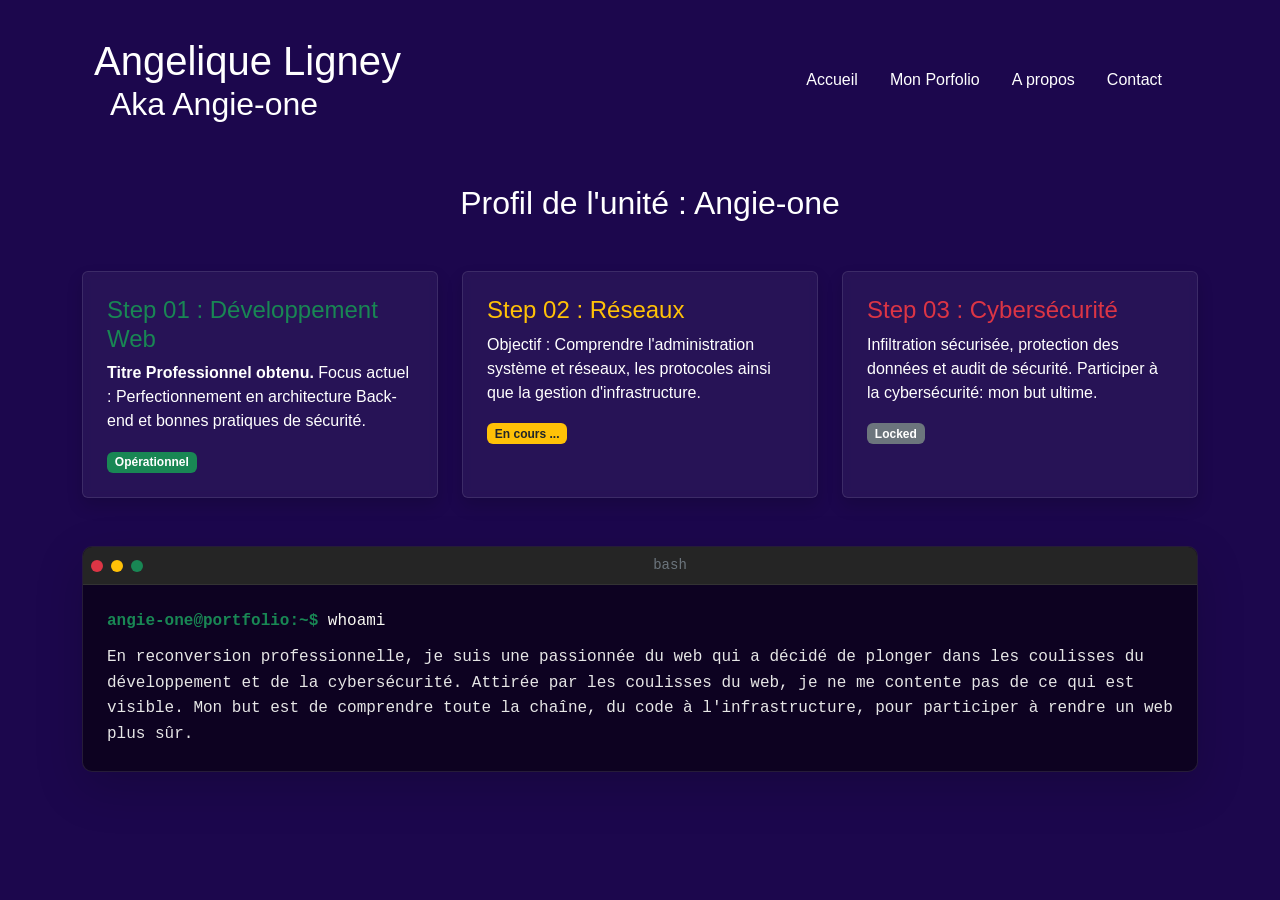
==== apropos.html @ 732555d1 "code ok" ====
<!DOCTYPE html>
<html lang="fr">
<head>
    <meta charset="UTF-8">
    <meta name="viewport" content="width=device-width, initial-scale=1.0">
    <link href="https://cdn.jsdelivr.net/npm/bootstrap@5.3.3/dist/css/bootstrap.min.css" rel="stylesheet">
    <link href="styles.css" rel="stylesheet" />

    <title>Portfolio Angie-one</title>

  
</head>
<body class="text-white">

<section class="vh-100" >
    <div class="container py-4">
 
        <nav class="navbar navbar-expand-md navbar-dark">
            <div class="container-fluid">
                
                <a class="navbar-brand" href="#">
                    <div class="titles">
                        <h1 class="m-0">Angelique Ligney</h1>
                        <h2 class="m-0 ps-3">Aka Angie-one</h2>
                    </div>
                </a>

                <!-- Bouton burger -->
                <button class="navbar-toggler ms-auto" type="button" data-bs-toggle="collapse" data-bs-target="#navbarMenu"
                    aria-controls="navbarMenu" aria-expanded="false" aria-label="Toggle navigation">
                    <span class="navbar-toggler-icon"></span>
                </button>

                <!-- Menu -->
                <div class="collapse navbar-collapse justify-content-end" id="navbarMenu">
                    <ul class="navbar-nav flex-row flex-md-row flex-wrap">
                        <li class="nav-item me-3"><a class="nav-link text-white" href="index.html">Accueil</a></li>
                        <li class="nav-item me-3"><a class="nav-link text-white" href="developpement.html">Mon Porfolio</a></li>
                        <li class="nav-item me-3"><a class="nav-link text-white" href="apropos.html">A propos</a></li>
                        <li class="nav-item me-3"><a class="nav-link text-white" href="contact.html">Contact</a></li>
                    </ul>
                </div>
            </div>
        </nav>
        <section class="mt-5">
            <h2 class="mb-4 text-center">Profil de l'unité : Angie-one</h2>
            
            <div class="row g-4 mt-4">
                <div class="col-md-4">
                    <div class="p-4 rounded card-cyber h-100 shadow ">
                        <h4 class="text-success">Step 01 : Développement Web</h4>
                            <p><strong>Titre Professionnel obtenu.</strong> Focus actuel : Perfectionnement en architecture Back-end et bonnes pratiques de sécurité.</p>
                            <span class="badge bg-success">Opérationnel</span>
                    </div>
                </div>

                <div class="col-md-4">
                    <div class="p-4 rounded card-cyber h-100 shadow">
                        <h4 class="text-warning">Step 02 : Réseaux</h4>
                        <p>Objectif : Comprendre l'administration système et réseaux, les protocoles ainsi que la gestion d'infrastructure.</p>
                        <span class="badge bg-warning text-dark">En cours ...</span>
                    </div>
                </div>

                <div class="col-md-4">
                    <div class="p-4 rounded card-cyber h-100 shadow">
                        <h4 class="text-danger">Step 03 : Cybersécurité</h4>
                        <p>Infiltration sécurisée, protection des données et audit de sécurité. Participer à la cybersécurité: mon but ultime.</p>
                        <span class="badge bg-secondary">Locked</span>
                    </div>
                </div>
            </div>

            <div class="terminal-window mt-5 shadow-lg">
    <div class="terminal-header d-flex align-items-center p-2">
        <div class="terminal-buttons d-flex">
            <span class="dot bg-danger"></span>
            <span class="dot bg-warning"></span>
            <span class="dot bg-success"></span>
        </div>
        <div class="terminal-title flex-grow-1 text-center small text-secondary">bash</div>
    </div>
    
    <div class="terminal-body p-4">
        <p class="mb-0">
            <span class="text-success fw-bold">angie-one@portfolio:~$</span> whoami <br>
            <span class="terminal-text">En reconversion professionnelle, je suis une passionnée du web qui a décidé de plonger dans les coulisses du développement et de la cybersécurité.
                Attirée par les coulisses du web, je ne me contente pas de ce qui est visible. 
                Mon but est de comprendre toute la chaîne, du code à l'infrastructure, pour participer à rendre un web plus sûr.
            </span>
        </p>
    </div>
</div>
        </section>
    </div>

    <script src="https://cdn.jsdelivr.net/npm/bootstrap@5.3.3/dist/js/bootstrap.bundle.min.js"></script>
</body>
</html>
---- styles.css ----
body {
    background: #1c074d;
    
    margin: 0;
    padding: 0;
    font-family: sans-serif; 
}

h2 {
    padding-left: 20px; 
}

img {
    
    max-width: 90%;      
    height: auto;   
    max-height: 450px;   
    display: block;
    margin: 80px auto;
    border-radius: 35px;
    box-shadow: 0 10px 30px rgba(0,0,0,0.5);
}


.form-control {
    background-color: rgba(255, 255, 255, 0.1); 
    border: 1px solid rgba(255, 255, 255, 0.2);
    color: white !important;
}

.form-control:focus {
    background-color: rgba(255, 255, 255, 0.2);
    box-shadow: 0 0 10px rgba(255, 255, 255, 0.5);
}

.card-cyber {
    background-color: rgba(255, 255, 255, 0.05); 
    border: 1px solid rgba(255, 255, 255, 0.1);
    backdrop-filter: blur(5px); 
    transition: transform 0.3s ease;
}

.card-cyber:hover {
    transform: translateY(-5px); 
    border-color: #0dcaf0; 
}

.card-cyber.hover-warning:hover {
    border-color: #ffc107;
}

.text-accent {
    color: #0dcaf0; 
}


.terminal-window {
    background-color: #0d0221; 
    border-radius: 10px;
    overflow: hidden;
    border: 1px solid rgba(255, 255, 255, 0.1);
    font-family: 'Courier New', Courier, monospace; 
}


.terminal-header {
    background-color: #252525;
    border-bottom: 1px solid #333;
}

/* Les petits points (boutons) */
.dot {
    height: 12px;
    width: 12px;
    border-radius: 50%;
    display: inline-block;
    margin-right: 8px;
}

/* Le texte à l'intérieur du terminal */
.terminal-body {
    color: #f8f8f2;
    line-height: 1.6;
}

.terminal-text {
    color: #e6e6e6;
    display: block;
    margin-top: 10px;
}
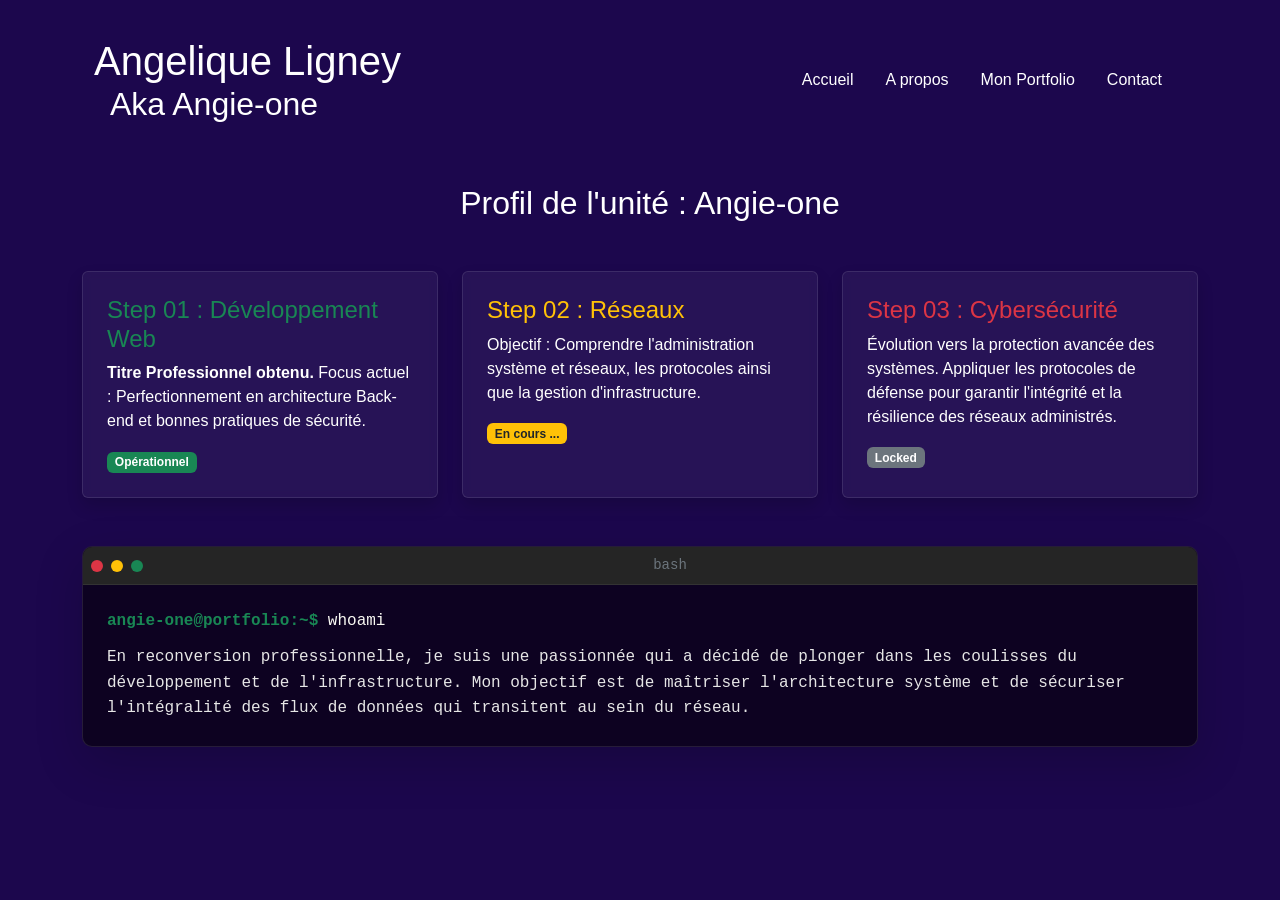
==== commit 64d317bb: "rectification projet ok" ====
--- a/apropos.html
+++ b/apropos.html
@@ -18,7 +18,7 @@
         <nav class="navbar navbar-expand-md navbar-dark">
             <div class="container-fluid">
                 
-                <a class="navbar-brand" href="#">
+                <a class="navbar-brand" href="apropos.html">
                     <div class="titles">
                         <h1 class="m-0">Angelique Ligney</h1>
                         <h2 class="m-0 ps-3">Aka Angie-one</h2>
@@ -33,11 +33,11 @@
 
                 <!-- Menu -->
                 <div class="collapse navbar-collapse justify-content-end" id="navbarMenu">
-                    <ul class="navbar-nav flex-row flex-md-row flex-wrap">
-                        <li class="nav-item me-3"><a class="nav-link text-white" href="index.html">Accueil</a></li>
-                        <li class="nav-item me-3"><a class="nav-link text-white" href="developpement.html">Mon Porfolio</a></li>
-                        <li class="nav-item me-3"><a class="nav-link text-white" href="apropos.html">A propos</a></li>
-                        <li class="nav-item me-3"><a class="nav-link text-white" href="contact.html">Contact</a></li>
+                    <ul class="navbar-nav">
+                            <li class="nav-item me-3"><a class="nav-link text-white" href="index.html">Accueil</a></li>
+                            <li class="nav-item me-3"><a class="nav-link text-white" href="apropos.html">A propos</a></li>
+                            <li class="nav-item me-3"><a class="nav-link text-white" href="developpement.html">Mon Portfolio</a></li>
+                            <li class="nav-item me-3"><a class="nav-link text-white" href="contact.html">Contact</a></li>
                     </ul>
                 </div>
             </div>
@@ -65,7 +65,7 @@
                 <div class="col-md-4">
                     <div class="p-4 rounded card-cyber h-100 shadow">
                         <h4 class="text-danger">Step 03 : Cybersécurité</h4>
-                        <p>Infiltration sécurisée, protection des données et audit de sécurité. Participer à la cybersécurité: mon but ultime.</p>
+                        <p>Évolution vers la protection avancée des systèmes. Appliquer les protocoles de défense pour garantir l'intégrité et la résilience des réseaux administrés.</p>
                         <span class="badge bg-secondary">Locked</span>
                     </div>
                 </div>
@@ -84,9 +84,10 @@
     <div class="terminal-body p-4">
         <p class="mb-0">
             <span class="text-success fw-bold">angie-one@portfolio:~$</span> whoami <br>
-            <span class="terminal-text">En reconversion professionnelle, je suis une passionnée du web qui a décidé de plonger dans les coulisses du développement et de la cybersécurité.
-                Attirée par les coulisses du web, je ne me contente pas de ce qui est visible. 
-                Mon but est de comprendre toute la chaîne, du code à l'infrastructure, pour participer à rendre un web plus sûr.
+            <span class="terminal-text">En reconversion professionnelle, je suis une passionnée qui a décidé de plonger dans 
+            les coulisses du développement et de l'infrastructure. 
+            Mon objectif est de maîtriser l'architecture système et de sécuriser l'intégralité 
+            des flux de données qui transitent au sein du réseau.
             </span>
         </p>
     </div>
--- a/styles.css
+++ b/styles.css
@@ -1,6 +1,5 @@
 body {
     background: #1c074d;
-    
     margin: 0;
     padding: 0;
     font-family: sans-serif; 
@@ -11,7 +10,6 @@
 }
 
 img {
-    
     max-width: 90%;      
     height: auto;   
     max-height: 450px;   
@@ -19,6 +17,11 @@
     margin: 80px auto;
     border-radius: 35px;
     box-shadow: 0 10px 30px rgba(0,0,0,0.5);
+}
+
+.img-hover:hover {
+    transform: translateY(-8px);
+    border: 1px solid #0dcaf0 !important;
 }
 
 
@@ -38,6 +41,17 @@
     border: 1px solid rgba(255, 255, 255, 0.1);
     backdrop-filter: blur(5px); 
     transition: transform 0.3s ease;
+    max-width: 450px; 
+    margin: 0 auto;
+}
+
+.card-cyber-warning {
+    background-color: rgba(255, 255, 255, 0.05); 
+    border: 1px solid rgba(255, 255, 255, 0.1);
+    backdrop-filter: blur(5px); 
+    transition: transform 0.3s ease;
+    max-width: 450px; 
+    margin: 0 auto;
 }
 
 .card-cyber:hover {
@@ -45,7 +59,8 @@
     border-color: #0dcaf0; 
 }
 
-.card-cyber.hover-warning:hover {
+.card-cyber-warning:hover {
+    transform: translateY(-5px);
     border-color: #ffc107;
 }
 
